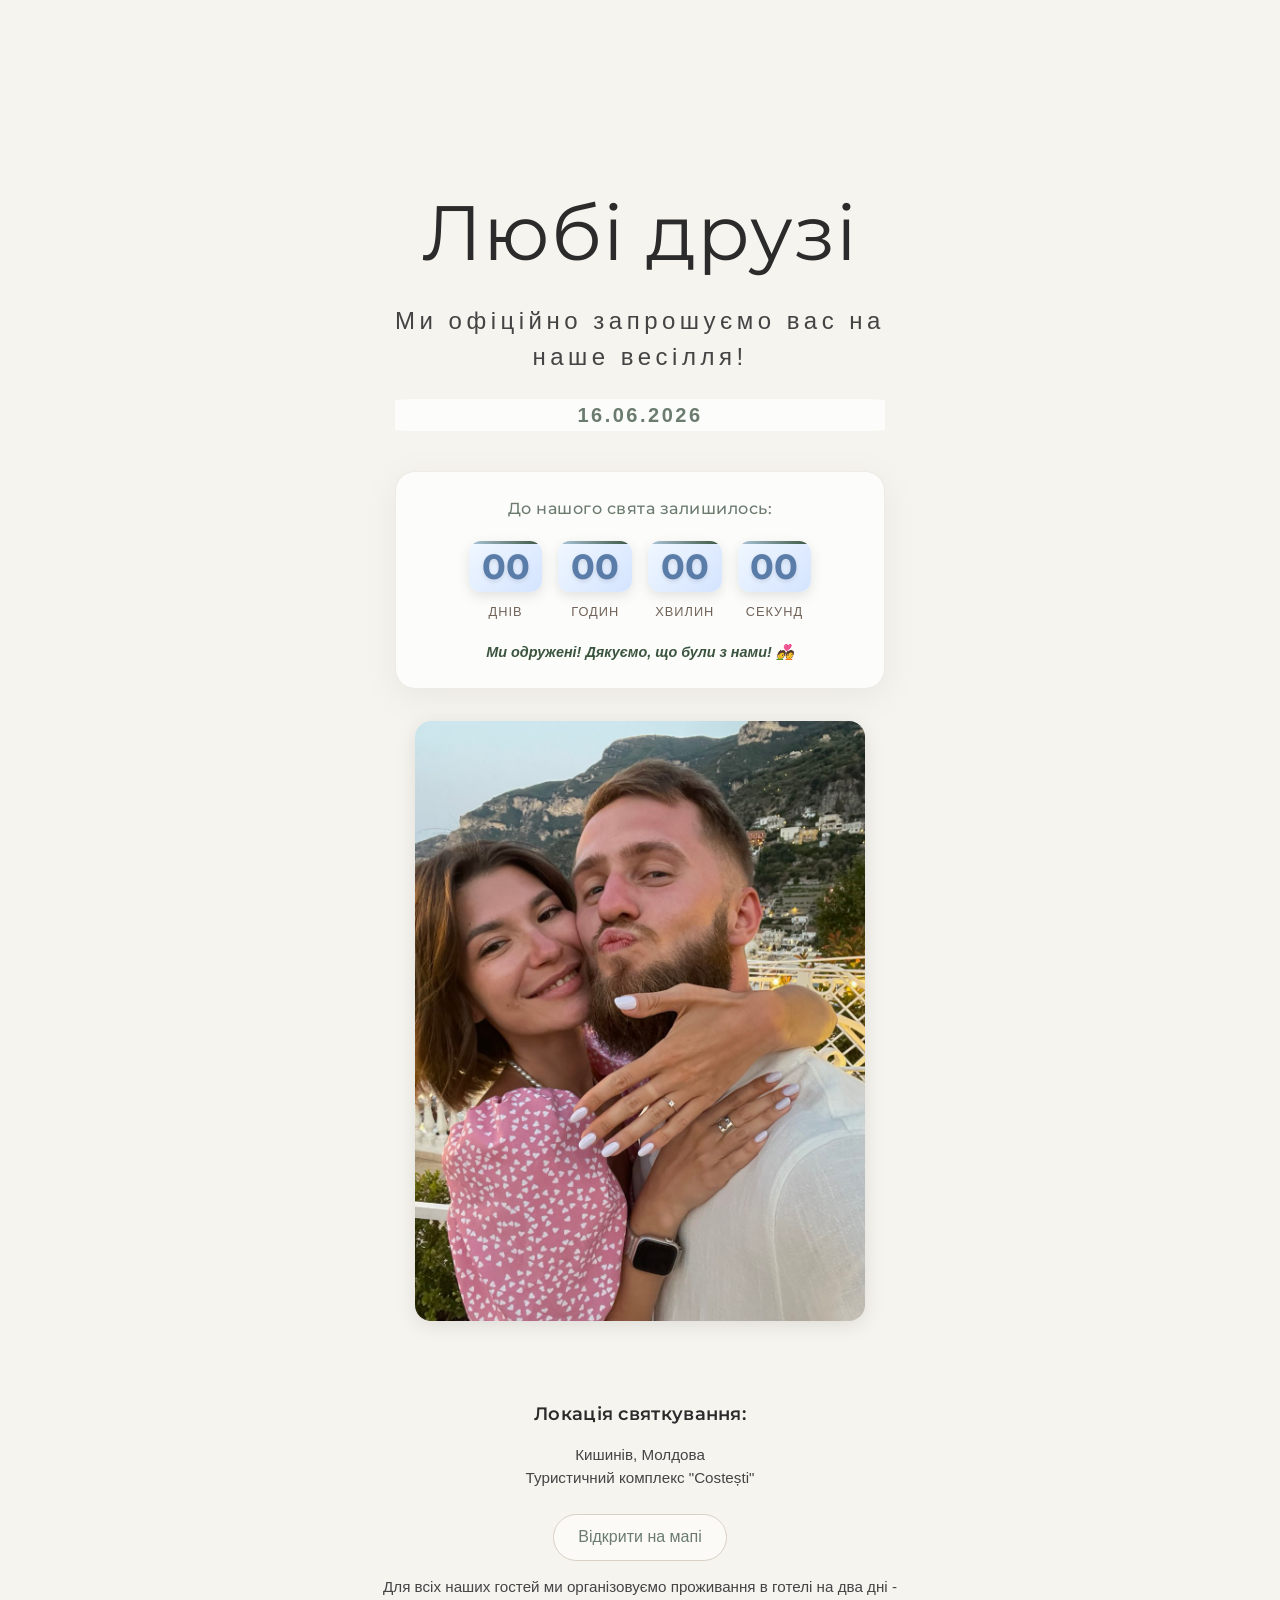
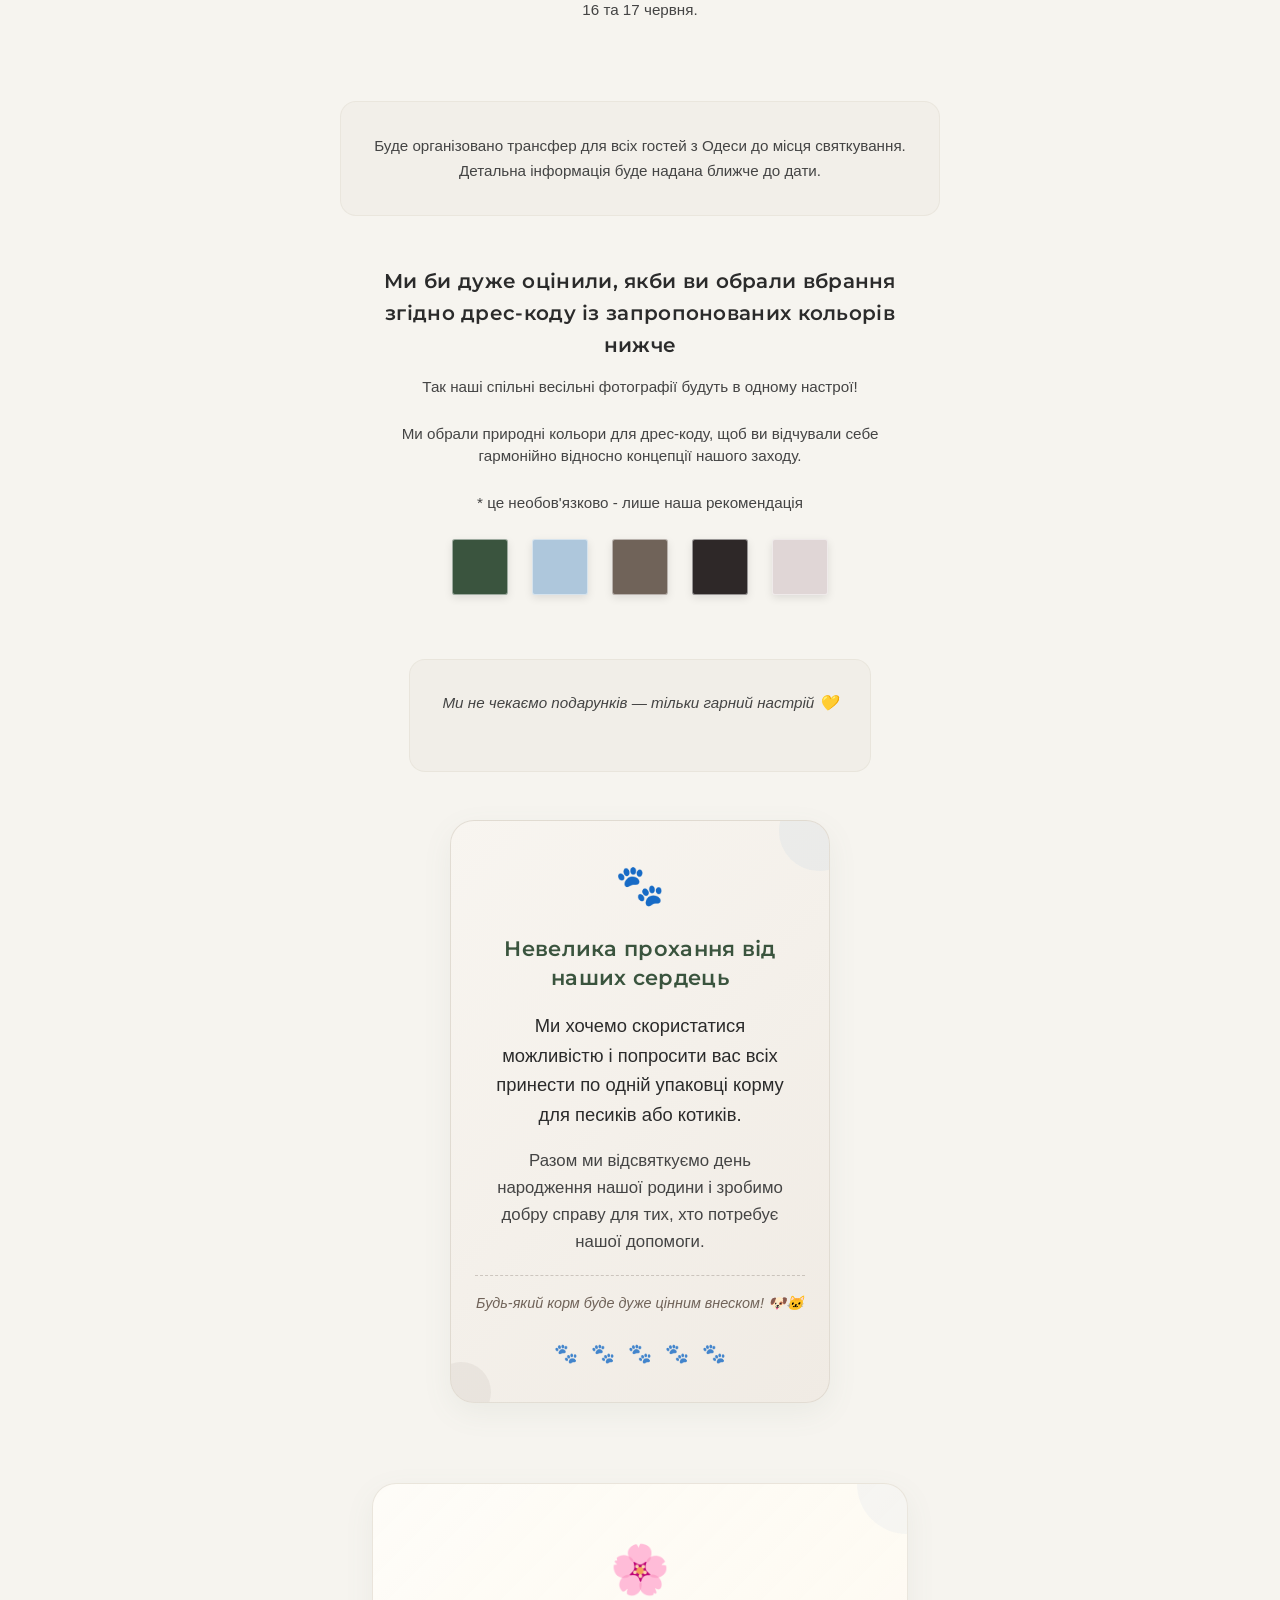
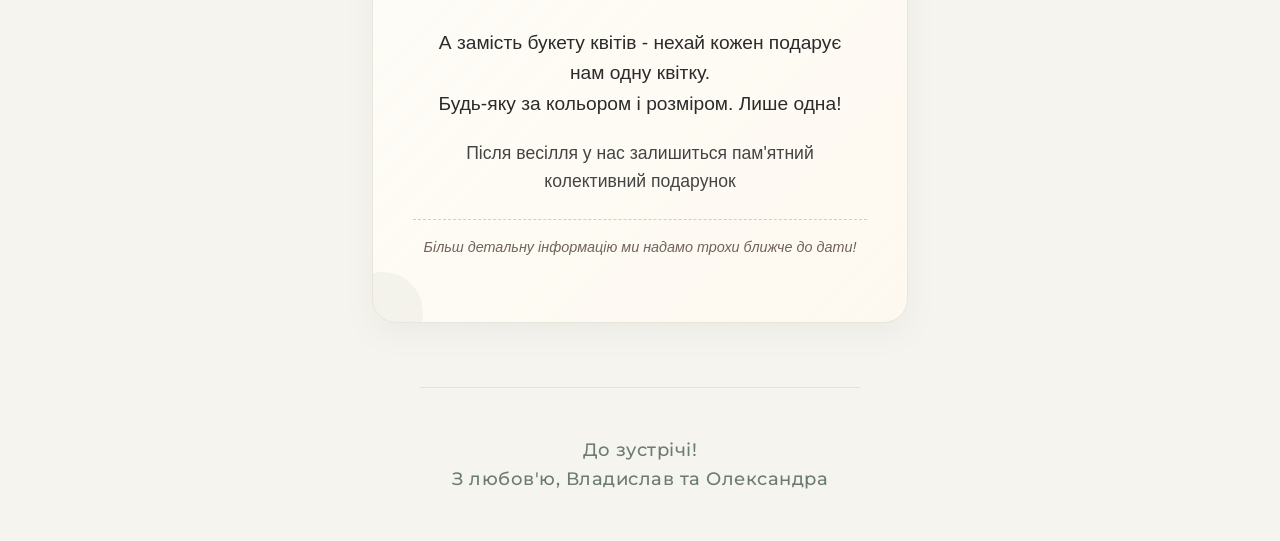
==== index.html @ 7df8a3e3 "first commit" ====
<!DOCTYPE html>
<html lang="uk">
<head>
  <meta charset="UTF-8">
  <meta name="viewport" content="width=device-width, initial-scale=1.0">
  <title>Wedding Invitation</title>
  <meta name="description" content="Запрошення на весілля Анні та Джордана. 16.06.2026, Кишинів, Молдова">
  
  <link rel="stylesheet" href="style.css">
  <!-- Подключение шрифта Montserrat -->
  <link href="https://fonts.googleapis.com/css2?family=Montserrat:wght@400;500;600;700&display=swap" rel="stylesheet">
  
  <!-- Favicon -->
  <link rel="icon" type="image/x-icon" href="data:image/svg+xml,<svg xmlns=%22http://www.w3.org/2000/svg%22 viewBox=%220 0 100 100%22><text y=%22.9em%22 font-size=%2290%22>💛</text></svg>">
  
  <style>
    /* Секция трансфера скрыта по умолчанию, будет показана если нужно */
    #transfer-section {
      display: none;
    }
    
    /* Стили для новой секции с животными */
    .animal-help {
      padding: 2rem 1.25rem;
      max-width: 420px;
      margin: 0 auto;
    }
    
    .animal-container {
      background: linear-gradient(135deg, #f8f5f0, #f0ebe4);
      border-radius: 24px;
      padding: 2rem 1.5rem;
      border: 1px solid rgba(214, 207, 196, 0.6);
      box-shadow: 0 10px 30px rgba(107, 124, 111, 0.08);
      position: relative;
      overflow: hidden;
      text-align: center;
    }
    
    .animal-container::before {
      content: '';
      position: absolute;
      top: -30px;
      right: -30px;
      width: 80px;
      height: 80px;
      background: rgba(174, 199, 220, 0.15);
      border-radius: 50%;
    }
    
    .animal-container::after {
      content: '';
      position: absolute;
      bottom: -20px;
      left: -20px;
      width: 60px;
      height: 60px;
      background: rgba(112, 99, 89, 0.08);
      border-radius: 50%;
    }
    
    .animal-icon {
      font-size: 2.5rem;
      margin-bottom: 1rem;
      display: block;
    }
    
    .animal-title {
      font-family: 'Montserrat', sans-serif;
      font-size: 1.3rem;
      color: #3a543e;
      margin-bottom: 1.2rem;
      font-weight: 600;
      line-height: 1.4;
    }
    
    .animal-text {
      font-size: 1.05rem;
      line-height: 1.6;
      color: #444;
      margin-bottom: 1.2rem;
    }
    
    .animal-note {
      font-size: 0.9rem;
      color: #706359;
      font-style: italic;
      margin-top: 1rem;
      padding-top: 1rem;
      border-top: 1px dashed rgba(112, 99, 89, 0.3);
    }
    
    .animal-paws {
      display: flex;
      justify-content: center;
      gap: 0.8rem;
      margin-top: 1.5rem;
      flex-wrap: wrap;
    }
    
    .paw {
      font-size: 1.2rem;
      animation: bounce 2s infinite;
    }
    
    .paw:nth-child(1) { animation-delay: 0s; }
    .paw:nth-child(2) { animation-delay: 0.2s; }
    .paw:nth-child(3) { animation-delay: 0.4s; }
    .paw:nth-child(4) { animation-delay: 0.6s; }
    .paw:nth-child(5) { animation-delay: 0.8s; }
    
    @keyframes bounce {
      0%, 100% { transform: translateY(0); }
      50% { transform: translateY(-5px); }
    }
    
    /* Обновляем стили секции gifts */
    .gifts p:first-child {
      margin-bottom: 1.5rem;
    }
    
    /* Анимация появления новой секции */
    .animal-help {
      animation: fadeIn 0.8s ease-out 0.6s both;
    }
  </style>
</head>

<body>

<section class="hero">
  <!-- Динамический текст будет обновлен скриптом -->
  <p id="header">Любi друзi</p>
  <!-- Динамический текст будет обновлен скриптом -->
  <p id="invitation-text">
    Ми офіційно запрошуємо вас на<br>
    наше весілля!
  </p>
  <time id="timedate"><strong>16.06.2026</strong></time>
  
  <!-- Таймер обратного отсчета -->
  <div class="countdown-container">
    <div class="countdown-title">До нашого свята залишилось:</div>
    <div class="countdown">
      <div class="countdown-item">
        <span class="countdown-number" id="days">00</span>
        <span class="countdown-label">днів</span>
      </div>
      <div class="countdown-item">
        <span class="countdown-number" id="hours">00</span>
        <span class="countdown-label">годин</span>
      </div>
      <div class="countdown-item">
        <span class="countdown-number" id="minutes">00</span>
        <span class="countdown-label">хвилин</span>
      </div>
      <div class="countdown-item">
        <span class="countdown-number" id="seconds">00</span>
        <span class="countdown-label">секунд</span>
      </div>
    </div>
    <div class="countdown-message" id="countdown-message"></div>
  </div>
</section>

<section class="photo">
  <img src="couple.jpg" alt="Ання та Джордан">
</section>

<section class="location">
  <h2>Локація святкування:</h2>
  <p>
    Кишинів, Молдова<br>
    Туристичний комплекс "Costești"
  </p>
 
  <a href="https://maps.google.com/?q=Costești+Tourist+Complex+Chișinău" target="_blank" rel="noopener">Відкрити на мапі</a>
<p>
    Для всіх наших гостей ми організовуємо проживання в готелі на два дні - <br> 16 та 17 червня.  
  </p>
</section>

<!-- Секция трансфера (будет скрыта для некоторых гостей) -->
<section class="transfer" id="transfer-section">
  <p>
    Буде організовано трансфер для всіх гостей з Одеси до місця святкування.
    Детальна інформація буде надана ближче до дати.
  </p>
</section>

<section class="dresscode">
  <h2>Ми би дуже оцінили, якби ви обрали вбрання згідно дрес-коду із запропонованих кольорів нижче</h2>
  <p>Так наші спільні весільні фотографії будуть в одному настрої!</p>
  <p id="small">Ми обрали природні кольори для дрес-коду, щоб ви відчували себе гармонійно відносно концепції нашого заходу.</p>
  <p id="small2">* це необов'язково - лише наша рекомендація</p>

  <div class="colors">
    <span class="c1" title="Темно-зелений"></span>
    <span class="c2" title="Блакитний"></span>
    <span class="c3" title="Коричневий"></span>
    <span class="c4" title="Чорний"></span>
    <span class="c5" title="Світло-бежевий"></span>
  </div>
</section>

<section class="gifts">
  <p>Ми не чекаємо подарунків — тільки гарний настрій 💛</p>
</section>

<!-- НОВАЯ СЕКЦИЯ: ДОПОМОГА ТВАРИНАМ -->
<section class="animal-help">
  <div class="animal-container">
    <span class="animal-icon">🐾</span>
    <h2 class="animal-title">Невелика прохання від наших сердець</h2>
    <div class="animal-content">
      <p class="animal-text">
        Ми хочемо скористатися можливістю і попросити вас всіх принести по одній упаковці корму для песиків або котиків.
      </p>
      <p class="animal-text">
        Разом ми відсвяткуємо день народження нашої родини і зробимо добру справу для тих, хто потребує нашої допомоги.
      </p>
      <p class="animal-note">
        Будь-який корм буде дуже цінним внеском! 🐶🐱
      </p>
    </div>
    <div class="animal-paws">
      <span class="paw">🐾</span>
      <span class="paw">🐾</span>
      <span class="paw">🐾</span>
      <span class="paw">🐾</span>
      <span class="paw">🐾</span>
    </div>
  </div>
</section>

<!-- СЕКЦИЯ: КВІТИ -->
<section class="flowers">
  <div class="flowers-container">
    <div class="flowers-icon">🌸</div>
    <div class="flowers-content">
      <p class="flowers-text">
        А замість букету квітів - нехай кожен подарує нам одну квітку.<br>
        Будь-яку за кольором і розміром. Лише одна!
      </p>
      <p class="flowers-text">
        Після весілля у нас залишиться пам'ятний колективний подарунок
      </p>
      <p class="flowers-note">
        Більш детальну інформацію ми надамо трохи ближче до дати!
      </p>
    </div>
  </div>
</section>

<footer>
  <p>До зустрічі!</p>
  <p class="footer-note">З любов'ю, Владислав та Олександра</p>
</footer>

<!-- Подключение JavaScript -->
<script src="script.js"></script>
<script src="timer.js"></script>

<!-- Скрипт для обработки параметров из URL -->
<script>
  // Запускаем после загрузки страницы
  document.addEventListener('DOMContentLoaded', function() {
    // Получаем параметр guest из URL
    const urlParams = new URLSearchParams(window.location.search);
    const guestType = urlParams.get('guest');
    
    // Если нет параметра, используем значение по умолчанию
    if (!guestType) {
      // Если нет параметра, всё остается как есть (по умолчанию)
      document.getElementById('transfer-section').style.display = 'block';
      return;
    }
    
    // Объект с персонализированными приветствиями
    const guestGreetings = {
      'default': 'Любi друзi',
      'parents': 'Любi нашi батьки,',
      'vadim_bossan': 'Любі Вадька i Боссан,',
      'dad_ann': 'Любі батько та Анюта,',
      'sanyok': 'Любий Саньок,',
      'nika': 'Дорога Веронiка,',
      'arisha': 'Дорога Арiша,',
      'granies_v': 'Любi бабуся і дідусь,',
      'grandma_alla': 'Люба Бабушка Алла,',
      'grandma_lena': 'Люба Бабушка Олена,',
      'liza_masha': 'Любі Ліза та Марія,',
      'alyona_yura': "Любі Альоно, Юра, Олег та Софійка,",
      'olya_sergey': 'Любі Оля та Сергій,',
      'natasha_evg': "Любі Наталія, Євген та Микитка,",
      'katya_vitya': 'Любi Катя, Вітя та Вікуля,',
      'slavik_fam': 'Дорога родина Стоянових,',
      'natasha_b': 'Люба Наташа,',
      'anna_jordan': 'Любі Аня та Джордан,',
      'anna_sergey': 'Любі Аня та Серьожка,',
      'tanya_artem': 'Любі Таня та Артем,',
      'yulia_misha': 'Любі Юля та Міша,',
      'alina_ruslan': 'Любі Аліна та Руслан,',
      'kuzmuki': 'Любі Віталій, Тетьяна, Валерія та Олександр,',
      'lora_vanya': 'Любі Лариса та Іван,',
      'dasha': 'Дорога Дашуля,',
    };
    
    // Гости, для которых нужно использовать "Тебе" вместо "Вас"
    const useTebeGuests = ['sanyok', 'nika', 'arisha', 'natasha_b', 'dasha'];
    
    // Гости, для которых нужно скрыть секцию трансфера
    const hideTransferGuests = [
      'kuzmuki', 'tanya_artem', 'anna_sergey', 'anna_jordan', 
      'slavik_fam', 'alyona_yura', 'liza_masha', 'sanyok', 
      'dad_ann', 'vadim_bossan'
    ];
    
    // 1. Обновляем заголовок
    const headerElement = document.getElementById('header');
    if (headerElement && guestGreetings[guestType]) {
      headerElement.textContent = guestGreetings[guestType];
    }
    
    // 2. Обновляем текст приглашения ("Вас" или "Тебе")
    const invitationElement = document.getElementById('invitation-text');
    if (invitationElement) {
      if (useTebeGuests.includes(guestType)) {
        invitationElement.innerHTML = 'Ми офіційно запрошуємо тебе на<br>наше весілля!';
      } else {
        invitationElement.innerHTML = 'Ми офіційно запрошуємо вас на<br>наше весілля!';
      }
    }
    
    // 3. Управляем секцией трансфера
    const transferSection = document.getElementById('transfer-section');
    if (transferSection) {
      if (hideTransferGuests.includes(guestType)) {
        transferSection.style.display = 'none';
      } else {
        transferSection.style.display = 'block';
      }
    }
    
    // 4. Обновляем title страницы
    if (guestGreetings[guestType]) {
      const titleText = guestGreetings[guestType].replace(/,$/, '');
      document.title = titleText + ' | Запрошення на весілля';
    }
  });
</script>

</body>
</html>
---- style.css ----
/* ⛔ НИКАКИХ height / overflow НА КОНТЕЙНЕРАХ */

* {
  box-sizing: border-box;
}

html {
  width: 100%;
  height: 100%;
  scroll-behavior: smooth;
}

body {
  margin: 0;
  padding: 0;
  width: 100%;
  min-height: 100vh;
  overflow-x: hidden;
  background: #f6f4ef;
  font-family: -apple-system, BlinkMacSystemFont, "Segoe UI", sans-serif;
  color: #2b2b2b;
  line-height: 1.6;
}

/* ОБЩИЕ СЕКЦИИ */
section, footer {
  padding: 2rem 1.25rem;
  max-width: 420px;
  margin: 0 auto;
}

/* HERO */
.hero {
  text-align: center;
  padding-top: 3rem;
  padding-bottom: 2rem;
  margin-top: 30px;
}

.hero #header {
  font-family: 'Montserrat', -apple-system, BlinkMacSystemFont, "Segoe UI";
  margin-bottom: 1.5rem;
  line-height: 1.2;
  letter-spacing: 1px;
  color: #2b2b2b;
  font-size: 6vw ;
}

.hero p {
  font-size: clamp(1rem, 5vw, 1.5rem);
  line-height: 1.5;
  margin-bottom: 1rem;
  color: #444;
  letter-spacing: 4.5px;

}

.hero time {
  display: block;
  margin-top: 1.5rem;
  font-size: 1.1rem;
  font-weight: 500;
  color: #6b7c6f;
  letter-spacing: 2.5px;
}

/* PHOTO */
.photo {
  padding-top: 0;
  padding-bottom: 1rem;
}

.photo img {
  width: 100%;
  height: auto;
  display: block;
  border-radius: 12px;
  box-shadow: 0 4px 20px rgba(0, 0, 0, 0.1);
  object-fit: cover;
  max-height: 500px;
}

/* LOCATION */
.location {
  text-align: center;
}

.location h2 {
  font-family: 'Montserrat', -apple-system, BlinkMacSystemFont, "Segoe UI", sans-serif;
  font-size: 1.125rem;
  margin-bottom: 0.75rem;
  font-weight: 600;
  letter-spacing: 0.3px;
  color: #2b2b2b;
}

.location p {
  font-size: 0.95rem;
  margin-bottom: 1rem;
  color: #444;
  line-height: 1.5;
}

.location a {
  display: inline-block;
  margin-top: 0.5rem;
  color: #6b7c6f;
  text-decoration: none;
  font-weight: 500;
  padding: 0.5rem 1.25rem;
  border: 1.5px solid #d8cfc4;
  border-radius: 24px;
  transition: all 0.3s ease;
  font-size: 0.9rem;
  background-color: rgba(255, 255, 255, 0.5);
}

.location a:hover {
  background-color: #e6ded3;
  border-color: #b6b1a9;
  transform: translateY(-2px);
  box-shadow: 0 4px 12px rgba(0, 0, 0, 0.1);
}

/* TRANSFER */
.transfer {
  font-size: 0.95rem;
  line-height: 1.6;
  text-align: center;
  background-color: rgba(232, 228, 218, 0.3);
  border-radius: 16px;
  margin: 1rem auto;
  padding: 1.5rem;
  border: 1px solid rgba(214, 207, 196, 0.3);
}

.transfer p {
  margin: 0;
  color: #444;
}

/* DRESS CODE */
.dresscode {
  text-align: center;
  padding-top: 1rem;
}

.dresscode h2 {
  font-family: 'Montserrat', -apple-system, BlinkMacSystemFont, "Segoe UI", sans-serif;
  font-size: 1.25rem;
  margin-bottom: 0.75rem;
  font-weight: 600;
  letter-spacing: 0.3px;
  color: #2b2b2b;
}

.dresscode p {
  font-size: 0.95rem;
  margin-bottom: 1.5rem;
  color: #444;
  line-height: 1.5;
}

.colors {
  display: flex;
  justify-content: center;
  gap: 1rem;
  margin-top: 1rem;
  flex-wrap: wrap;
}
/* Стили для таймера обратного отсчета */
.countdown-container {
  margin-top: 2.5rem;
  padding: 1.5rem;
  background: rgba(255, 255, 255, 0.7);
  border-radius: 20px;
  box-shadow: 0 8px 32px rgba(107, 124, 111, 0.1);
  border: 1px solid rgba(214, 207, 196, 0.4);
  max-width: 500px;
  margin-left: auto;
  margin-right: auto;
}

.countdown-title {
  font-family: 'Montserrat', sans-serif;
  font-size: 1rem;
  color: #6b7c6f;
  margin-bottom: 1.2rem;
  text-align: center;
  letter-spacing: 0.5px;
  font-weight: 500;
}

.countdown {
  display: flex;
  justify-content: center;
  gap: 1rem;
  flex-wrap: wrap;
}

.countdown-item {
  display: flex;
  flex-direction: column;
  align-items: center;
  min-width: 70px;
}

.countdown-number {
  font-family: 'Montserrat', sans-serif;
  font-size: 2.2rem;
  font-weight: 700;
  color: #3a543e;
  line-height: 1;
  margin-bottom: 0.3rem;
  text-shadow: 0 2px 4px rgba(0, 0, 0, 0.1);
  background: linear-gradient(135deg, #f6f4ef, #e8e4da);
  padding: 0.5rem 0.8rem;
  border-radius: 12px;
  min-width: 70px;
  text-align: center;
  box-shadow: 0 4px 12px rgba(58, 84, 62, 0.15);
  position: relative;
  overflow: hidden;
}

.countdown-number::after {
  content: '';
  position: absolute;
  top: 0;
  left: 0;
  right: 0;
  height: 3px;
  background: linear-gradient(90deg, #aec7dc, #3a543e);
}

.countdown-label {
  font-size: 0.8rem;
  color: #706359;
  text-transform: uppercase;
  letter-spacing: 1px;
  font-weight: 500;
  margin-top: 0.3rem;
}

.countdown-message {
  text-align: center;
  margin-top: 1.2rem;
  font-size: 0.9rem;
  color: #6b7c6f;
  font-style: italic;
  min-height: 1.2em;
}

/* Анимация для изменения чисел */
@keyframes pulse {
  0% { transform: scale(1); }
  50% { transform: scale(1.05); }
  100% { transform: scale(1); }
}

.countdown-number.changing {
  animation: pulse 0.3s ease;
}

/* Адаптивность для таймера */
@media (max-width: 600px) {
  .countdown {
    gap: 0.7rem;
  }
  
  .countdown-item {
    min-width: 60px;
  }
  
  .countdown-number {
    font-size: 1.8rem;
    min-width: 60px;
    padding: 0.4rem 0.6rem;
  }
  
  .countdown-label {
    font-size: 0.7rem;
  }
}

@media (max-width: 400px) {
  .countdown {
    gap: 0.5rem;
  }
  
  .countdown-item {
    min-width: 55px;
  }
  
  .countdown-number {
    font-size: 1.6rem;
    min-width: 55px;
    padding: 0.3rem 0.5rem;
  }
}
/* Стили для секции с цветами */
.flowers {
  padding: 2rem 1.25rem;
  max-width: 420px;
  margin: 0 auto;
}

.flowers-container {
  background: linear-gradient(135deg, rgba(255, 253, 248, 0.9), rgba(255, 250, 240, 0.8));
  border-radius: 24px;
  padding: 2rem 1.5rem;
  border: 1px solid rgba(214, 207, 196, 0.5);
  box-shadow: 0 10px 30px rgba(107, 124, 111, 0.08);
  position: relative;
  overflow: hidden;
}

.flowers-container::before {
  content: '';
  position: absolute;
  top: -50px;
  right: -50px;
  width: 100px;
  height: 100px;
  background: rgba(174, 199, 220, 0.1);
  border-radius: 50%;
}

.flowers-container::after {
  content: '';
  position: absolute;
  bottom: -30px;
  left: -30px;
  width: 80px;
  height: 80px;
  background: rgba(58, 84, 62, 0.05);
  border-radius: 50%;
}

.flowers-icon {
  font-size: 3rem;
  text-align: center;
  margin-bottom: 1rem;
  animation: float 3s ease-in-out infinite;
}

@keyframes float {
  0%, 100% { transform: translateY(0); }
  50% { transform: translateY(-10px); }
}

.flowers h2 {
  font-family: 'Montserrat', sans-serif;
  font-size: 1.4rem;
  text-align: center;
  color: #3a543e;
  margin-bottom: 1.5rem;
  font-weight: 600;
  letter-spacing: 0.5px;
  line-height: 1.4;
}

.flowers-content {
  text-align: center;
}

.flowers-text {
  font-size: 1.05rem;
  line-height: 1.6;
  color: #444;
  margin-bottom: 1.2rem;
  padding: 0 0.5rem;
}

.flowers-text:first-of-type {
  font-size: 1.1rem;
  font-weight: 500;
  color: #2b2b2b;
}

.flowers-note {
  font-size: 0.9rem;
  color: #706359;
  font-style: italic;
  margin-top: 1.5rem;
  padding-top: 1rem;
  border-top: 1px dashed rgba(112, 99, 89, 0.3);
}

.flowers-decoration {
  display: flex;
  justify-content: center;
  gap: 0.8rem;
  margin-top: 1.8rem;
  flex-wrap: wrap;
}

.flower-dot {
  width: 12px;
  height: 12px;
  border-radius: 50%;
  animation: pulse 2s infinite;
  opacity: 0.8;
}

.flower-dot:nth-child(1) { animation-delay: 0s; }
.flower-dot:nth-child(2) { animation-delay: 0.4s; }
.flower-dot:nth-child(3) { animation-delay: 0.8s; }
.flower-dot:nth-child(4) { animation-delay: 1.2s; }
.flower-dot:nth-child(5) { animation-delay: 1.6s; }

@keyframes pulse {
  0%, 100% { transform: scale(1); opacity: 0.8; }
  50% { transform: scale(1.3); opacity: 1; }
}

/* Анимация появления секции цветов */
.flowers {
  animation: fadeIn 0.8s ease-out 0.8s both;
}

/* Адаптивность для секции цветов */
@media (min-width: 768px) {
  .flowers {
    max-width: 500px;
    padding-left: 2rem;
    padding-right: 2rem;
  }
  
  .flowers-container {
    padding: 2.5rem 2rem;
  }
  
  .flowers h2 {
    font-size: 1.5rem;
  }
  
  .flowers-text {
    font-size: 1.1rem;
  }
}

@media (min-width: 1024px) {
  .flowers {
    max-width: 600px;
    padding: 3rem 2rem;
  }
  
  .flowers-container {
    padding: 3rem 2.5rem;
  }
  
  .flowers h2 {
    font-size: 1.6rem;
  }
  
  .flowers-text:first-of-type {
    font-size: 1.2rem;
  }
}

@media (max-width: 360px) {
  .flowers {
    padding: 1.5rem 1rem;
  }
  
  .flowers-container {
    padding: 1.5rem 1rem;
  }
  
  .flowers h2 {
    font-size: 1.2rem;
  }
  
  .flowers-text {
    font-size: 0.95rem;
    padding: 0;
  }
}
/* Анимация появления таймера */
.countdown-container {
  animation: fadeIn 0.8s ease-out 0.7s both;
}

.colors span {
  width: 2.5rem;
  height: 2.5rem; 
  border-radius: 5%;
  border: 1px solid rgba(255, 255, 255, 0.5);
  box-shadow: 0 3px 8px rgba(0, 0, 0, 0.1);
  transition: all 0.3s ease;
  cursor: default;
}

.colors span:hover {
  transform: scale(1.15);
  box-shadow: 0 5px 15px rgba(0, 0, 0, 0.15);
}

/* 5 COLORS */
.c1 { background: #3a543e; }
.c2 { background: #aec7dc; }
.c3 { background: #706359; }
.c4 { background: #2e2828; }
.c5 { background: #e0d6d6; }

/* GIFTS */
.gifts {
  text-align: center;
  font-size: 0.95rem;
  background-color: rgba(214, 207, 196, 0.15);
  border-radius: 16px;
  margin: 1rem auto;
  padding: 1.5rem;
  border: 1px solid rgba(214, 207, 196, 0.3);
}

.gifts p {
  margin: 0;
  font-style: italic;
  color: #444;
  line-height: 1.5;
}

/* FOOTER */
footer {
  text-align: center;
  font-size: 1rem;
  padding: 2rem 1.25rem 3rem;
  margin-top: 1rem;
  border-top: 1px solid rgba(214, 207, 196, 0.5);
}

footer p {
  margin: 0;
  font-family: 'Montserrat', -apple-system, BlinkMacSystemFont, "Segoe UI", sans-serif;
  font-size: 1.125rem;
  color: #6b7c6f;
  font-weight: 500;
  letter-spacing: 0.5px;
}

/* Анимация для плавного появления */
@keyframes fadeIn {
  from {
    opacity: 0;
    transform: translateY(20px);
  }
  to {
    opacity: 1;
    transform: translateY(0);
  }
}

.hero, .photo, .location, .transfer, .dresscode, .gifts, footer {
  animation: fadeIn 0.8s ease-out forwards;
}

.photo {
  animation-delay: 0.1s;
}

.location {
  animation-delay: 0.2s;
}

.transfer {
  animation-delay: 0.3s;
}

.dresscode {
  animation-delay: 0.4s;
}

.gifts {
  animation-delay: 0.5s;
}

footer {
  animation-delay: 0.6s;
}

/* Адаптивность для планшетов */
@media (min-width: 768px) {
  section, footer {
    max-width: 500px;
    padding-left: 2rem;
    padding-right: 2rem;
  }
  
  .hero {
    padding-top: 4rem;
  }
  
  .hero h1 {
    font-size: 2.5rem;
    letter-spacing: 1.5px;
  }
  
  .hero p {
    font-size: 1.35rem;
  }
  
  .photo img {
    max-height: 550px;
  }
  
  .colors {
    gap: 1.5rem;
  }
  
  .colors span {
    width: 3rem;
    height: 3rem;
  }
  
  .location a {
    padding: 0.6rem 1.5rem;
    font-size: 1rem;
  }
}

/* Адаптивность для десктопов */
@media (min-width: 1024px) {
  body {
    display: flex;
    flex-direction: column;
    align-items: center;
    justify-content: center;
  }
  
  section, footer {
    max-width: 600px;
    padding: 3rem 2rem;
  }
  
  .hero {
    padding-top: 5rem;
  }
  
  .hero h1 {
    font-size: 3rem;
    letter-spacing: 2px;
  }
  
  .hero p {
    font-size: 1.5rem;
  }
  
  .photo img {
    max-height: 600px;
    border-radius: 16px;
  }
  
  .colors span {
    width: 3.5rem;
    height: 3.5rem;
  }
  
  .transfer, .gifts {
    padding: 2rem;
  }
}

/* Мобильные устройства (маленькие экраны) */
@media (max-width: 360px) {
  .hero h1 {
    font-size: 1.5rem;
  }
  
  .colors {
    gap: 0.75rem;
  }
  
  .colors span {
    width: 2.25rem;
    height: 2.25rem;
  }
}
/* ============================================
   СТИЛИ ДЛЯ СЕКЦИИ ПОМОЩИ ЖИВОТНЫМ
   ============================================ */

.animal-help {
  padding: 2rem 1.25rem;
  max-width: 420px;
  margin: 0 auto;
  animation: fadeIn 0.8s ease-out 0.6s both;
}

.animal-container {
  background: linear-gradient(135deg, #f8f5f0, #f0ebe4);
  border-radius: 24px;
  padding: 2rem 1.5rem;
  border: 1px solid rgba(214, 207, 196, 0.6);
  box-shadow: 0 10px 30px rgba(107, 124, 111, 0.08);
  position: relative;
  overflow: hidden;
  text-align: center;
}

.animal-container::before {
  content: '';
  position: absolute;
  top: -30px;
  right: -30px;
  width: 80px;
  height: 80px;
  background: rgba(174, 199, 220, 0.15);
  border-radius: 50%;
}

.animal-container::after {
  content: '';
  position: absolute;
  bottom: -20px;
  left: -20px;
  width: 60px;
  height: 60px;
  background: rgba(112, 99, 89, 0.08);
  border-radius: 50%;
}

.animal-icon {
  font-size: 2.5rem;
  margin-bottom: 1rem;
  display: block;
  animation: float 3s ease-in-out infinite;
}

@keyframes float {
  0%, 100% { transform: translateY(0) rotate(0deg); }
  33% { transform: translateY(-8px) rotate(5deg); }
  66% { transform: translateY(-5px) rotate(-5deg); }
}

.animal-title {
  font-family: 'Montserrat', sans-serif;
  font-size: 1.3rem;
  color: #3a543e;
  margin-bottom: 1.2rem;
  font-weight: 600;
  line-height: 1.4;
  letter-spacing: 0.3px;
}

.animal-content {
  text-align: center;
}

.animal-text {
  font-size: 1.05rem;
  line-height: 1.6;
  color: #444;
  margin-bottom: 1.2rem;
  padding: 0 0.5rem;
}

.animal-text:first-of-type {
  font-weight: 500;
  color: #2b2b2b;
}

.animal-note {
  font-size: 0.9rem;
  color: #706359;
  font-style: italic;
  margin-top: 1.5rem;
  padding-top: 1rem;
  border-top: 1px dashed rgba(112, 99, 89, 0.3);
}

.animal-paws {
  display: flex;
  justify-content: center;
  gap: 0.8rem;
  margin-top: 1.5rem;
  flex-wrap: wrap;
}

.paw {
  font-size: 1.2rem;
  animation: bounce 2s infinite;
  opacity: 0.8;
}

.paw:nth-child(1) { animation-delay: 0s; }
.paw:nth-child(2) { animation-delay: 0.2s; }
.paw:nth-child(3) { animation-delay: 0.4s; }
.paw:nth-child(4) { animation-delay: 0.6s; }
.paw:nth-child(5) { animation-delay: 0.8s; }

@keyframes bounce {
  0%, 100% { 
    transform: translateY(0) scale(1); 
    opacity: 0.8;
  }
  50% { 
    transform: translateY(-8px) scale(1.1); 
    opacity: 1;
  }
}

/* Обновляем стили секции gifts */
.gifts p:first-child {
  margin-bottom: 1.5rem;
}

/* ============================================
   АДАПТИВНОСТЬ ДЛЯ НОВОЙ СЕКЦИИ
   ============================================ */

@media (min-width: 768px) {
  .animal-help {
    max-width: 500px;
    padding-left: 2rem;
    padding-right: 2rem;
  }
  
  .animal-container {
    padding: 2.5rem 2rem;
  }
  
  .animal-title {
    font-size: 1.4rem;
  }
  
  .animal-text {
    font-size: 1.1rem;
  }
  
  .animal-icon {
    font-size: 3rem;
  }
}

@media (min-width: 1024px) {
  .animal-help {
    max-width: 600px;
    padding: 3rem 2rem;
  }
  
  .animal-container {
    padding: 3rem 2.5rem;
  }
  
  .animal-title {
    font-size: 1.5rem;
  }
  
  .animal-text:first-of-type {
    font-size: 1.15rem;
  }
}

@media (max-width: 360px) {
  .animal-help {
    padding: 1.5rem 1rem;
  }
  
  .animal-container {
    padding: 1.5rem 1rem;
  }
  
  .animal-title {
    font-size: 1.15rem;
  }
  
  .animal-text {
    font-size: 0.95rem;
    padding: 0;
  }
  
  .animal-icon {
    font-size: 2rem;
  }
  
  .paw {
    font-size: 1rem;
  }
}

/* ============================================
   ДОПОЛНИТЕЛЬНЫЕ ЭФФЕКТЫ
   ============================================ */

.animal-container:hover {
  transform: translateY(-5px);
  transition: transform 0.3s ease;
  box-shadow: 0 15px 40px rgba(107, 124, 111, 0.12);
}

.animal-container:hover::before {
  background: rgba(174, 199, 220, 0.2);
  transition: background 0.3s ease;
}
#timedate{
  font-size: 20px;  
  background-color: #fcfcfb;
  border-radius: 5%;
}
.animal-container:hover::after {
  background: rgba(112, 99, 89, 0.12);
  transition: background 0.3s ease;
}
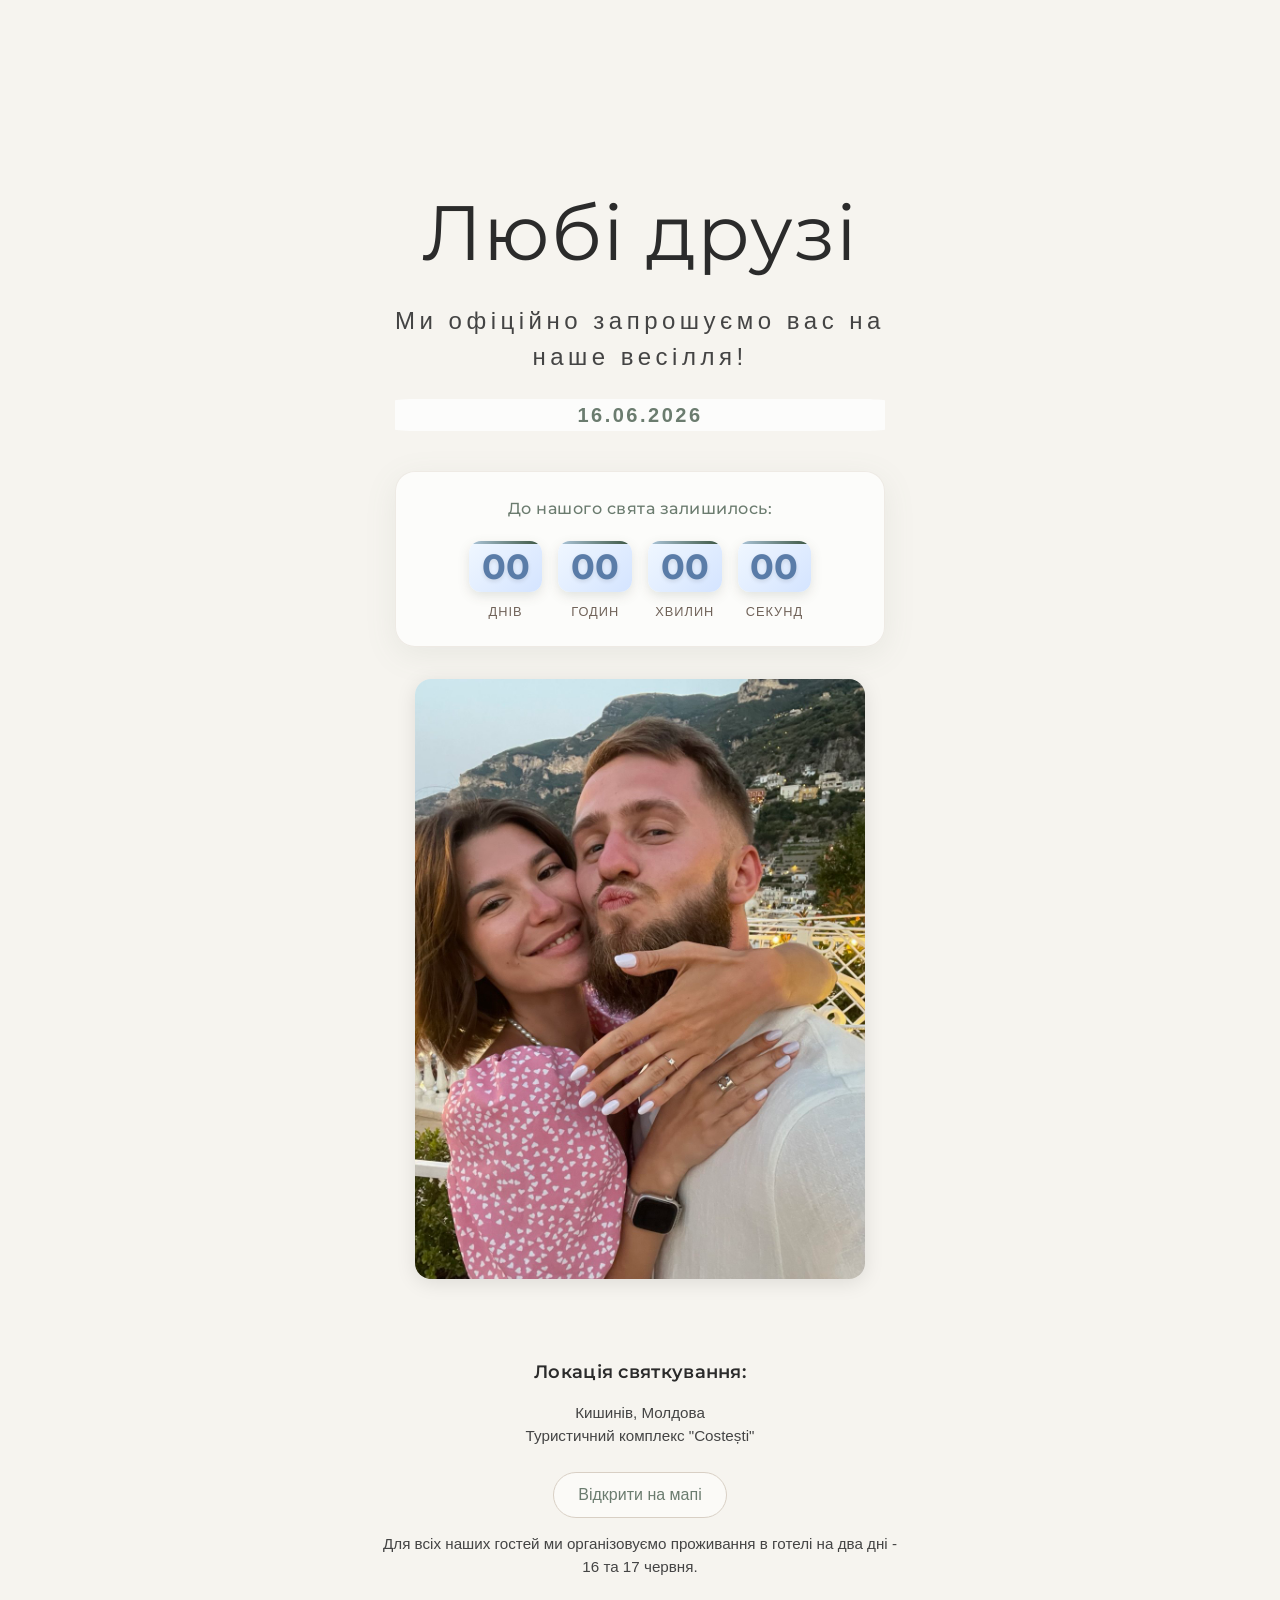
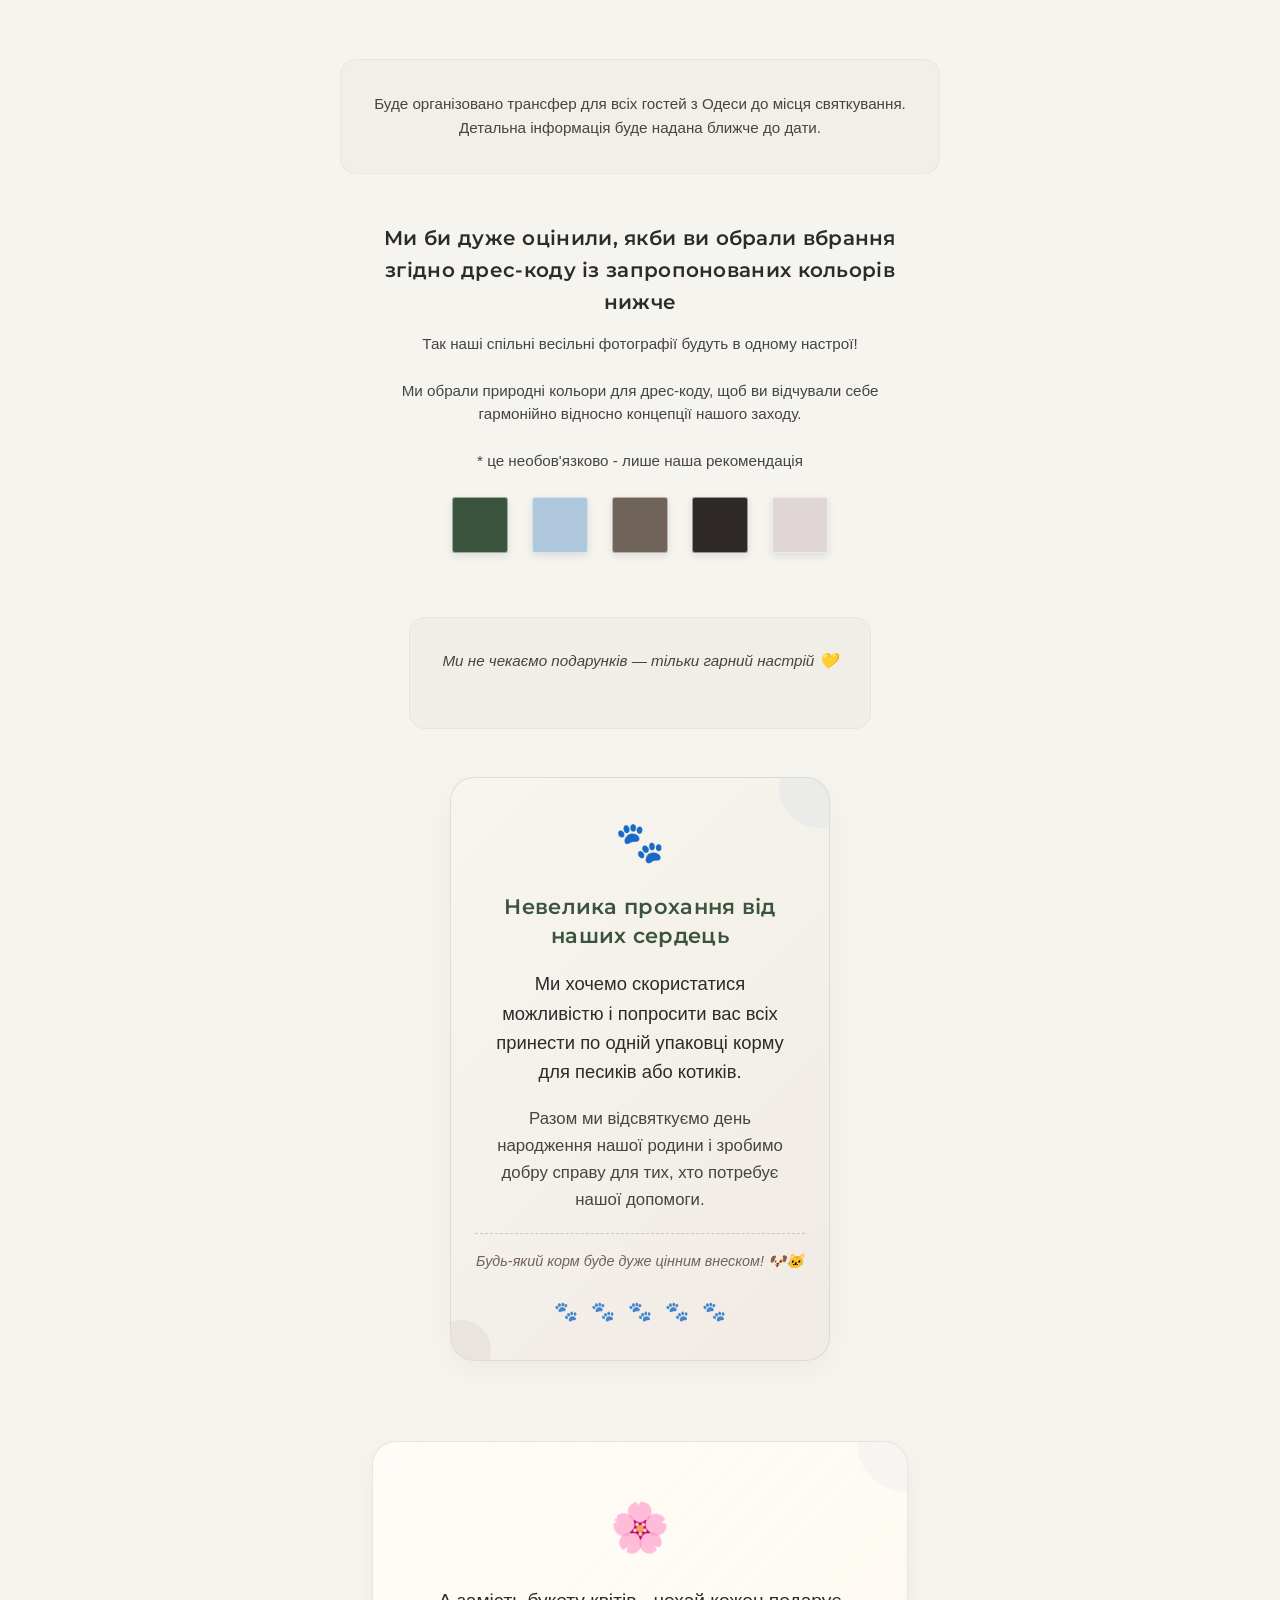
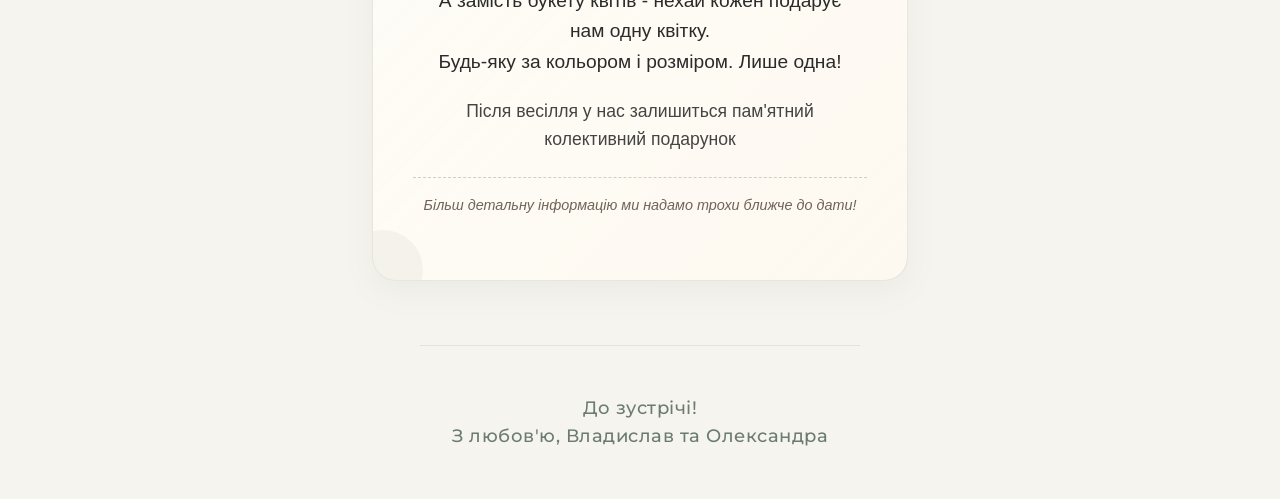
==== commit baf854ad: "first commit" ====
--- a/index.html
+++ b/index.html
@@ -4,7 +4,7 @@
   <meta charset="UTF-8">
   <meta name="viewport" content="width=device-width, initial-scale=1.0">
   <title>Wedding Invitation</title>
-  <meta name="description" content="Запрошення на весілля Анні та Джордана. 16.06.2026, Кишинів, Молдова">
+  <meta name="description" content="Запрошення на весілля Владислава та Олександри. 16.06.2026, Кишинів, Молдова">
   
   <link rel="stylesheet" href="style.css">
   <!-- Подключение шрифта Montserrat -->
@@ -159,7 +159,6 @@
         <span class="countdown-label">секунд</span>
       </div>
     </div>
-    <div class="countdown-message" id="countdown-message"></div>
   </div>
 </section>
 
@@ -285,9 +284,11 @@
       'sanyok': 'Любий Саньок,',
       'nika': 'Дорога Веронiка,',
       'arisha': 'Дорога Арiша,',
+      'max': 'Братан Максим','dima': 'Братан Дмитро',
       'granies_v': 'Любi бабуся і дідусь,',
       'grandma_alla': 'Люба Бабушка Алла,',
       'grandma_lena': 'Люба Бабушка Олена,',
+      'nastya': 'Люба Анастасiя,',
       'liza_masha': 'Любі Ліза та Марія,',
       'alyona_yura': "Любі Альоно, Юра, Олег та Софійка,",
       'olya_sergey': 'Любі Оля та Сергій,',
@@ -300,19 +301,19 @@
       'tanya_artem': 'Любі Таня та Артем,',
       'yulia_misha': 'Любі Юля та Міша,',
       'alina_ruslan': 'Любі Аліна та Руслан,',
-      'kuzmuki': 'Любі Віталій, Тетьяна, Валерія та Олександр,',
+      'kuzmuki': 'Любі Віталій, Тетяна, Валерія та Олександр,',
       'lora_vanya': 'Любі Лариса та Іван,',
       'dasha': 'Дорога Дашуля,',
     };
     
     // Гости, для которых нужно использовать "Тебе" вместо "Вас"
-    const useTebeGuests = ['sanyok', 'nika', 'arisha', 'natasha_b', 'dasha'];
+    const useTebeGuests = ['sanyok', 'nika', 'arisha', 'natasha_b', 'dasha', 'max', 'nastya'];
     
     // Гости, для которых нужно скрыть секцию трансфера
     const hideTransferGuests = [
       'kuzmuki', 'tanya_artem', 'anna_sergey', 'anna_jordan', 
       'slavik_fam', 'alyona_yura', 'liza_masha', 'sanyok', 
-      'dad_ann', 'vadim_bossan'
+      'dad_ann', 'vadim_bossan', 'max', "dima"
     ];
     
     // 1. Обновляем заголовок
@@ -350,4 +351,6 @@
 </script>
 
 </body>
-</html>+</html>
+
+
